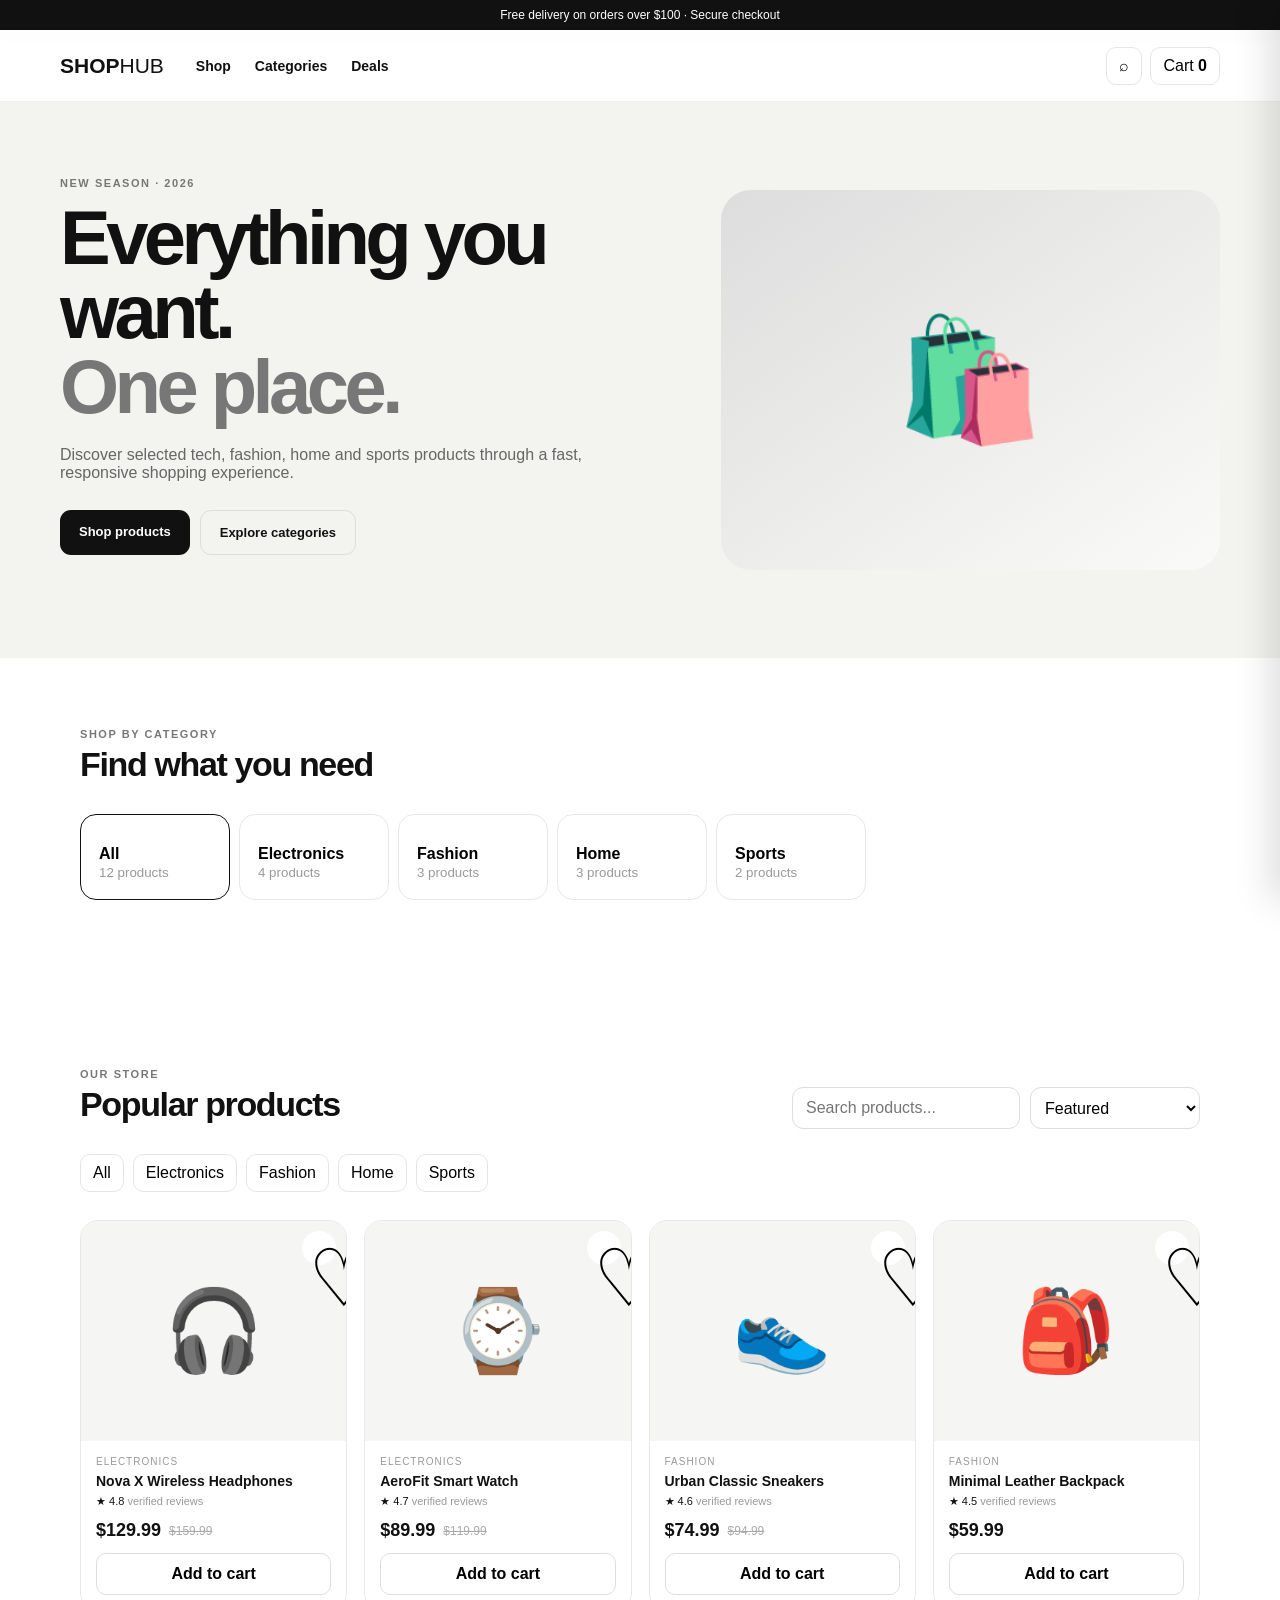
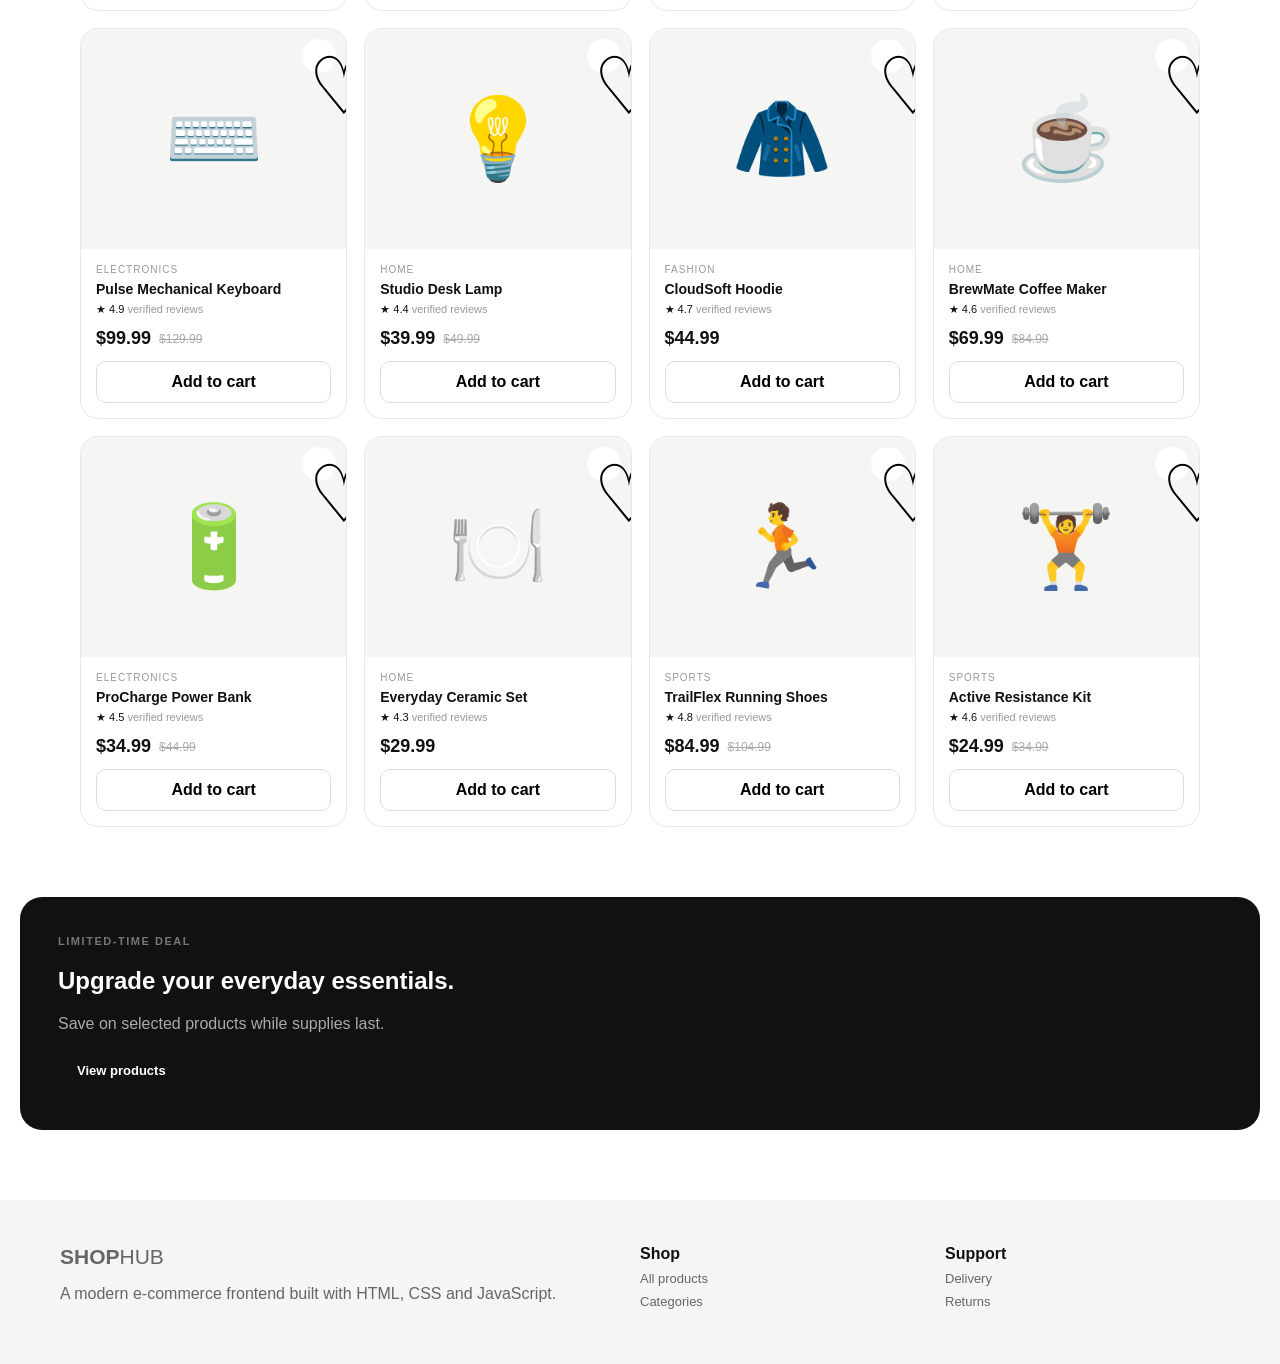
==== index.html @ a65ed087 "Build professional e-commerce storefront" ====
<!doctype html>
<html lang="en"><head><meta charset="UTF-8"><meta name="viewport" content="width=device-width,initial-scale=1"><meta name="description" content="ShopHub modern e-commerce storefront"><title>ShopHub — E-commerce Website</title><style>
*{box-sizing:border-box}body{margin:0;font-family:Inter,Arial,sans-serif;color:#111;background:#fff}a{text-decoration:none;color:inherit}button,input,select{font:inherit}.top{background:#111;color:#fff;text-align:center;padding:8px;font-size:12px}.nav{height:72px;border-bottom:1px solid #eee;display:flex;align-items:center;gap:32px;padding:0 max(20px,calc((100% - 1160px)/2));position:sticky;top:0;background:#fffc;backdrop-filter:blur(12px);z-index:5}.logo{font-size:21px;font-weight:800}.logo span{font-weight:400}nav{display:flex;gap:24px;font-size:14px;font-weight:600}.actions{margin-left:auto;display:flex;gap:8px}.actions button,.chip{border:1px solid #e5e5e5;background:#fff;border-radius:10px;padding:9px 12px;cursor:pointer}.actions button:hover,.chip:hover{background:#111;color:#fff}.hero{background:#f3f3f0;padding:75px max(20px,calc((100% - 1160px)/2));display:grid;grid-template-columns:1.1fr .9fr;gap:50px;align-items:center}.eyebrow{font-size:11px;font-weight:800;letter-spacing:.14em;color:#777}.hero h1{font-size:clamp(45px,6vw,76px);line-height:.98;letter-spacing:-.06em;margin:12px 0 22px}.hero h1 span{color:#777}.hero p{color:#666;max-width:580px}.buttons{display:flex;gap:10px;margin:28px 0}.primary,.secondary{display:inline-block;padding:14px 19px;border-radius:11px;font-weight:700;font-size:13px}.primary{background:#111;color:#fff}.secondary{border:1px solid #ddd}.hero-card{min-height:380px;border-radius:30px;background:linear-gradient(145deg,#ddd,#fafaf8);display:grid;place-items:center;text-align:center}.hero-card div{font-size:120px}.wrap{max-width:1160px;margin:auto;padding:70px 20px}.heading{display:flex;justify-content:space-between;align-items:end;margin-bottom:25px}.heading h2{font-size:34px;letter-spacing:-.04em;margin:5px 0}.categories,.filters{display:flex;gap:9px;overflow:auto;margin-bottom:28px}.category{min-width:150px;text-align:left;padding:18px;border:1px solid #e7e7e7;border-radius:16px;background:#fff;cursor:pointer}.category.active{border-color:#111}.category b{display:block;margin-top:12px}.category small{color:#999}.toolbar{display:flex;gap:10px}.search{border:1px solid #ddd;border-radius:11px;padding:11px 13px;min-width:220px;outline:0}.sort{border:1px solid #ddd;border-radius:11px;padding:0 10px;background:#fff}.products{display:grid;grid-template-columns:repeat(4,1fr);gap:17px}.card{border:1px solid #e8e8e8;border-radius:18px;overflow:hidden;transition:.2s}.card:hover{transform:translateY(-3px);box-shadow:0 15px 35px #0000000d}.visual{height:220px;background:#f5f5f3;display:grid;place-items:center;font-size:80px;position:relative}.visual button{position:absolute;right:10px;top:10px;border:0;background:#fff;border-radius:50%;width:34px;height:34px;cursor:pointer}.info{padding:15px}.cat{font-size:10px;color:#999;text-transform:uppercase;letter-spacing:.1em}.info h3{font-size:14px;margin:6px 0}.rating{font-size:11px}.rating span{color:#999}.price{display:flex;gap:8px;align-items:center;margin:12px 0}.price strong{font-size:18px}.price del{color:#aaa;font-size:12px}.add{width:100%;padding:11px;border:1px solid #ddd;background:#fff;border-radius:10px;font-weight:700;cursor:pointer}.add:hover{background:#111;color:#fff}.deal{background:#111;color:#fff;border-radius:22px;padding:38px;margin:0 20px 70px}.deal p{color:#aaa}.drawer{position:fixed;right:-440px;top:0;width:min(440px,100%);height:100%;background:#fff;z-index:10;transition:.3s;display:flex;flex-direction:column;box-shadow:-10px 0 35px #0002}.drawer.open{right:0}.drawer header{padding:22px;border-bottom:1px solid #eee;display:flex;justify-content:space-between}.close{border:0;background:none;font-size:28px;cursor:pointer}.items{padding:20px;overflow:auto;flex:1}.item{display:flex;gap:12px;padding:13px 0;border-bottom:1px solid #eee}.thumb{width:65px;height:65px;background:#f3f3f1;border-radius:10px;display:grid;place-items:center;font-size:30px}.item small{display:block;color:#777}.qty{margin-top:7px;display:flex;gap:7px;align-items:center}.qty button{border:1px solid #ddd;background:#fff;border-radius:6px;width:26px;height:26px}.foot{padding:20px;border-top:1px solid #eee}.foot .primary{border:0;width:100%;cursor:pointer}.overlay{display:none;position:fixed;inset:0;background:#0006;z-index:9}.overlay.show{display:block}footer{background:#f5f5f3;padding:45px 20px;color:#666}footer .footgrid{max-width:1160px;margin:auto;display:grid;grid-template-columns:2fr 1fr 1fr;gap:30px}footer strong{color:#111}footer a{display:block;margin-top:8px;font-size:13px}.empty{text-align:center;padding:50px;color:#777}
@media(max-width:900px){.products{grid-template-columns:repeat(3,1fr)}.hero{grid-template-columns:1fr}.hero-card{min-height:280px}}@media(max-width:650px){nav{display:none}.nav{padding:0 14px}.hero{padding:55px 20px}.products{grid-template-columns:repeat(2,1fr);gap:10px}.visual{height:175px}.toolbar{flex-direction:column}.search,.sort{height:43px}.heading{display:block}.hero h1{font-size:48px}footer .footgrid{grid-template-columns:1fr 1fr}.category{min-width:135px}}
</style></head><body>
<div class="top">Free delivery on orders over $100 · Secure checkout</div>
<header class="nav"><a class="logo" href="#">SHOP<span>HUB</span></a><nav><a href="#shop">Shop</a><a href="#categories">Categories</a><a href="#deals">Deals</a></nav><div class="actions"><button id="searchBtn">⌕</button><button id="cartBtn">Cart <b id="count">0</b></button></div></header>
<section class="hero"><div><div class="eyebrow">NEW SEASON · 2026</div><h1>Everything you want.<br><span>One place.</span></h1><p>Discover selected tech, fashion, home and sports products through a fast, responsive shopping experience.</p><div class="buttons"><a class="primary" href="#shop">Shop products</a><a class="secondary" href="#categories">Explore categories</a></div></div><div class="hero-card"><div>🛍️</div></div></section>
<section class="wrap" id="categories"><div class="heading"><div><div class="eyebrow">SHOP BY CATEGORY</div><h2>Find what you need</h2></div></div><div class="categories" id="cats"></div></section>
<section class="wrap" id="shop"><div class="heading"><div><div class="eyebrow">OUR STORE</div><h2>Popular products</h2></div><div class="toolbar"><input class="search" id="search" placeholder="Search products..."><select class="sort" id="sort"><option value="featured">Featured</option><option value="low">Price: Low to high</option><option value="high">Price: High to low</option><option value="rating">Top rated</option></select></div></div><div class="filters" id="filters"></div><div class="products" id="products"></div></section>
<section class="deal" id="deals"><div class="eyebrow">LIMITED-TIME DEAL</div><h2>Upgrade your everyday essentials.</h2><p>Save on selected products while supplies last.</p><a class="primary" href="#shop">View products</a></section>
<div class="overlay" id="overlay"></div><aside class="drawer" id="drawer"><header><div><div class="eyebrow">YOUR ORDER</div><h2>Shopping cart</h2></div><button class="close" id="close">×</button></header><div class="items" id="items"></div><div class="foot"><div style="display:flex;justify-content:space-between"><span>Subtotal</span><strong id="total">$0.00</strong></div><p style="font-size:11px;color:#999">Shipping and taxes calculated at checkout.</p><button class="primary" id="checkout">Continue to checkout</button></div></aside>
<footer><div class="footgrid"><div><div class="logo">SHOP<span>HUB</span></div><p>A modern e-commerce frontend built with HTML, CSS and JavaScript.</p></div><div><strong>Shop</strong><a href="#shop">All products</a><a href="#categories">Categories</a></div><div><strong>Support</strong><a href="#">Delivery</a><a href="#">Returns</a></div></div></footer>
<script>
const products=[
{id:1,n:"Nova X Wireless Headphones",c:"Electronics",p:129.99,o:159.99,r:4.8,e:"🎧"},
{id:2,n:"AeroFit Smart Watch",c:"Electronics",p:89.99,o:119.99,r:4.7,e:"⌚"},
{id:3,n:"Urban Classic Sneakers",c:"Fashion",p:74.99,o:94.99,r:4.6,e:"👟"},
{id:4,n:"Minimal Leather Backpack",c:"Fashion",p:59.99,o:null,r:4.5,e:"🎒"},
{id:5,n:"Pulse Mechanical Keyboard",c:"Electronics",p:99.99,o:129.99,r:4.9,e:"⌨️"},
{id:6,n:"Studio Desk Lamp",c:"Home",p:39.99,o:49.99,r:4.4,e:"💡"},
{id:7,n:"CloudSoft Hoodie",c:"Fashion",p:44.99,o:null,r:4.7,e:"🧥"},
{id:8,n:"BrewMate Coffee Maker",c:"Home",p:69.99,o:84.99,r:4.6,e:"☕"},
{id:9,n:"ProCharge Power Bank",c:"Electronics",p:34.99,o:44.99,r:4.5,e:"🔋"},
{id:10,n:"Everyday Ceramic Set",c:"Home",p:29.99,o:null,r:4.3,e:"🍽️"},
{id:11,n:"TrailFlex Running Shoes",c:"Sports",p:84.99,o:104.99,r:4.8,e:"🏃"},
{id:12,n:"Active Resistance Kit",c:"Sports",p:24.99,o:34.99,r:4.6,e:"🏋️"}];
let cat="All",q="",sort="featured",cart=JSON.parse(localStorage.cart||"[]");
const $=s=>document.querySelector(s),money=n=>"$"+n.toFixed(2);
function renderCats(){let cs=["All",...new Set(products.map(p=>p.c))];$("#cats").innerHTML=cs.map(x=>`<button class="category ${cat===x?"active":""}" data-cat="${x}"><b>${x}</b><small>${x==="All"?products.length:products.filter(p=>p.c===x).length} products</small></button>`).join("");$("#filters").innerHTML=cs.map(x=>`<button class="chip ${cat===x?"active":""}" data-cat="${x}">${x}</button>`).join("")}
function list(){let a=products.filter(p=>(cat==="All"||p.c===cat)&&p.n.toLowerCase().includes(q.toLowerCase()));if(sort==="low")a.sort((x,y)=>x.p-y.p);if(sort==="high")a.sort((x,y)=>y.p-x.p);if(sort==="rating")a.sort((x,y)=>y.r-x.r);return a}
function render(){let a=list();$("#products").innerHTML=a.length?a.map(p=>`<article class="card"><div class="visual">${p.e}<button data-add="${p.id}">♡</button></div><div class="info"><div class="cat">${p.c}</div><h3>${p.n}</h3><div class="rating">★ ${p.r} <span>verified reviews</span></div><div class="price"><strong>${money(p.p)}</strong>${p.o?"<del>"+money(p.o)+"</del>":""}</div><button class="add" data-add="${p.id}">Add to cart</button></div></article>`).join(""):`<div class="empty">No products match your search.</div>`;renderCart()}
function renderCart(){let count=cart.reduce((s,x)=>s+x.qty,0);$("#count").textContent=count;$("#items").innerHTML=cart.length?cart.map(x=>{let p=products.find(y=>y.id===x.id);return `<div class="item"><div class="thumb">${p.e}</div><div><b>${p.n}</b><small>${money(p.p)}</small><div class="qty"><button data-q="${p.id}" data-d="-1">−</button><b>${x.qty}</b><button data-q="${p.id}" data-d="1">+</button><button data-r="${p.id}" style="border:0;background:none;color:#888">Remove</button></div></div></div>`}).join(""):`<div class="empty">🛒<h3>Your cart is empty</h3><p>Add products to start your order.</p></div>`;$("#total").textContent=money(cart.reduce((s,x)=>{let p=products.find(y=>y.id===x.id);return s+p.p*x.qty},0));localStorage.cart=JSON.stringify(cart)}
document.addEventListener("click",e=>{let c=e.target.closest("[data-cat]");if(c){cat=c.dataset.cat;renderCats();render()}let a=e.target.closest("[data-add]");if(a){let id=+a.dataset.add,x=cart.find(i=>i.id===id);x?x.qty++:cart.push({id,qty:1});renderCart();open()}let b=e.target.closest("[data-q]");if(b){let x=cart.find(i=>i.id===+b.dataset.q);x.qty+=+b.dataset.d;if(x.qty<1)cart=cart.filter(i=>i.id!==x.id);renderCart()}let r=e.target.closest("[data-r]");if(r){cart=cart.filter(i=>i.id!==+r.dataset.r);renderCart()}});
$("#search").oninput=e=>{q=e.target.value;render()};$("#sort").onchange=e=>{sort=e.target.value;render()};function open(){$("#drawer").classList.add("open");$("#overlay").classList.add("show")}function close(){$("#drawer").classList.remove("open");$("#overlay").classList.remove("show")}$("#cartBtn").onclick=open;$("#close").onclick=close;$("#overlay").onclick=close;$("#searchBtn").onclick=()=>{$("#search").focus();$("#shop").scrollIntoView({behavior:"smooth"})};$("#checkout").onclick=()=>alert(cart.length?"Checkout module coming next — your cart is working and saved.":"Your cart is empty.");renderCats();render();
</script></body></html>
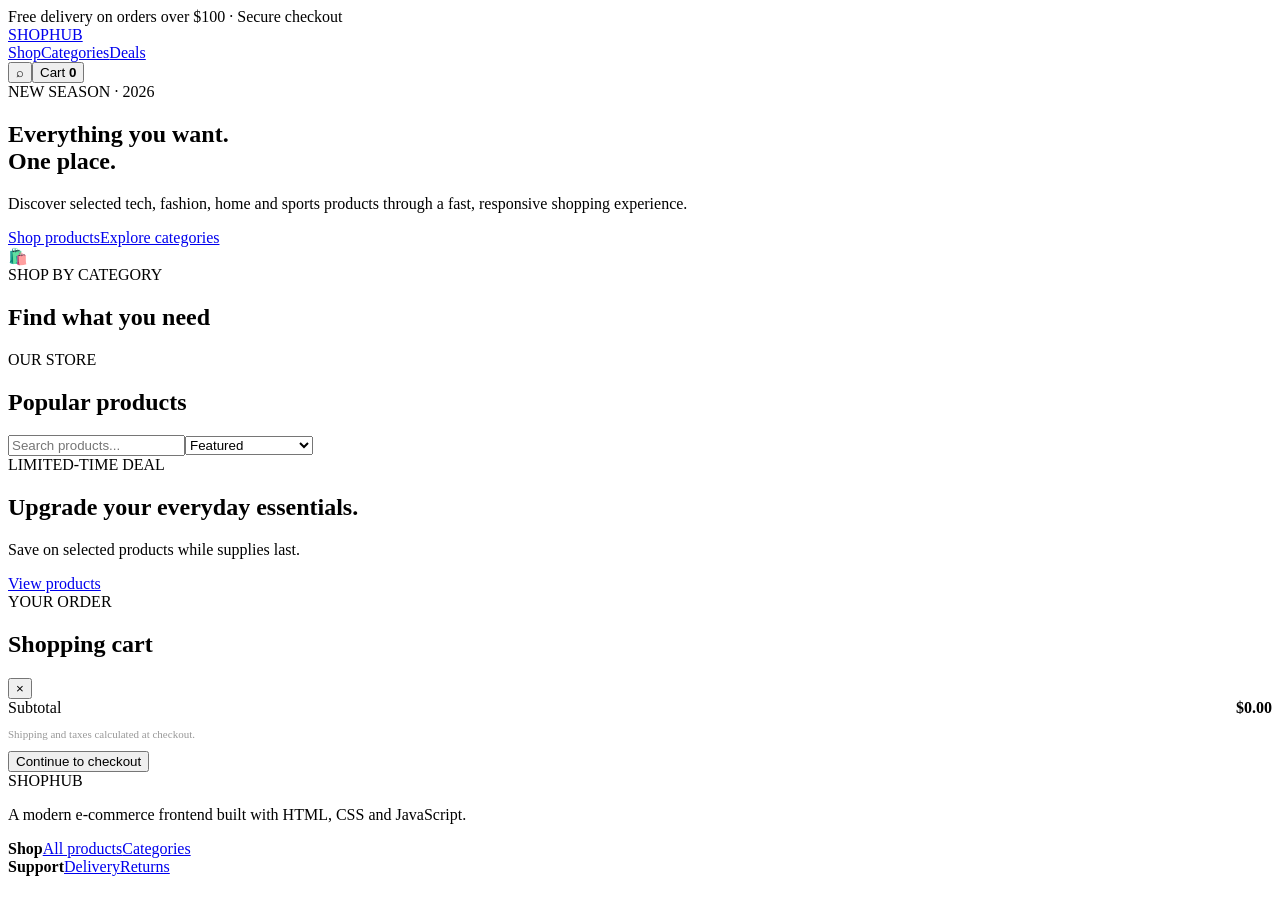
==== commit 50b519d1: "Separate HTML CSS and JavaScript for junior frontend demo" ====
--- a/index.html
+++ b/index.html
@@ -1,8 +1,5 @@
 <!doctype html>
-<html lang="en"><head><meta charset="UTF-8"><meta name="viewport" content="width=device-width,initial-scale=1"><meta name="description" content="ShopHub modern e-commerce storefront"><title>ShopHub — E-commerce Website</title><style>
-*{box-sizing:border-box}body{margin:0;font-family:Inter,Arial,sans-serif;color:#111;background:#fff}a{text-decoration:none;color:inherit}button,input,select{font:inherit}.top{background:#111;color:#fff;text-align:center;padding:8px;font-size:12px}.nav{height:72px;border-bottom:1px solid #eee;display:flex;align-items:center;gap:32px;padding:0 max(20px,calc((100% - 1160px)/2));position:sticky;top:0;background:#fffc;backdrop-filter:blur(12px);z-index:5}.logo{font-size:21px;font-weight:800}.logo span{font-weight:400}nav{display:flex;gap:24px;font-size:14px;font-weight:600}.actions{margin-left:auto;display:flex;gap:8px}.actions button,.chip{border:1px solid #e5e5e5;background:#fff;border-radius:10px;padding:9px 12px;cursor:pointer}.actions button:hover,.chip:hover{background:#111;color:#fff}.hero{background:#f3f3f0;padding:75px max(20px,calc((100% - 1160px)/2));display:grid;grid-template-columns:1.1fr .9fr;gap:50px;align-items:center}.eyebrow{font-size:11px;font-weight:800;letter-spacing:.14em;color:#777}.hero h1{font-size:clamp(45px,6vw,76px);line-height:.98;letter-spacing:-.06em;margin:12px 0 22px}.hero h1 span{color:#777}.hero p{color:#666;max-width:580px}.buttons{display:flex;gap:10px;margin:28px 0}.primary,.secondary{display:inline-block;padding:14px 19px;border-radius:11px;font-weight:700;font-size:13px}.primary{background:#111;color:#fff}.secondary{border:1px solid #ddd}.hero-card{min-height:380px;border-radius:30px;background:linear-gradient(145deg,#ddd,#fafaf8);display:grid;place-items:center;text-align:center}.hero-card div{font-size:120px}.wrap{max-width:1160px;margin:auto;padding:70px 20px}.heading{display:flex;justify-content:space-between;align-items:end;margin-bottom:25px}.heading h2{font-size:34px;letter-spacing:-.04em;margin:5px 0}.categories,.filters{display:flex;gap:9px;overflow:auto;margin-bottom:28px}.category{min-width:150px;text-align:left;padding:18px;border:1px solid #e7e7e7;border-radius:16px;background:#fff;cursor:pointer}.category.active{border-color:#111}.category b{display:block;margin-top:12px}.category small{color:#999}.toolbar{display:flex;gap:10px}.search{border:1px solid #ddd;border-radius:11px;padding:11px 13px;min-width:220px;outline:0}.sort{border:1px solid #ddd;border-radius:11px;padding:0 10px;background:#fff}.products{display:grid;grid-template-columns:repeat(4,1fr);gap:17px}.card{border:1px solid #e8e8e8;border-radius:18px;overflow:hidden;transition:.2s}.card:hover{transform:translateY(-3px);box-shadow:0 15px 35px #0000000d}.visual{height:220px;background:#f5f5f3;display:grid;place-items:center;font-size:80px;position:relative}.visual button{position:absolute;right:10px;top:10px;border:0;background:#fff;border-radius:50%;width:34px;height:34px;cursor:pointer}.info{padding:15px}.cat{font-size:10px;color:#999;text-transform:uppercase;letter-spacing:.1em}.info h3{font-size:14px;margin:6px 0}.rating{font-size:11px}.rating span{color:#999}.price{display:flex;gap:8px;align-items:center;margin:12px 0}.price strong{font-size:18px}.price del{color:#aaa;font-size:12px}.add{width:100%;padding:11px;border:1px solid #ddd;background:#fff;border-radius:10px;font-weight:700;cursor:pointer}.add:hover{background:#111;color:#fff}.deal{background:#111;color:#fff;border-radius:22px;padding:38px;margin:0 20px 70px}.deal p{color:#aaa}.drawer{position:fixed;right:-440px;top:0;width:min(440px,100%);height:100%;background:#fff;z-index:10;transition:.3s;display:flex;flex-direction:column;box-shadow:-10px 0 35px #0002}.drawer.open{right:0}.drawer header{padding:22px;border-bottom:1px solid #eee;display:flex;justify-content:space-between}.close{border:0;background:none;font-size:28px;cursor:pointer}.items{padding:20px;overflow:auto;flex:1}.item{display:flex;gap:12px;padding:13px 0;border-bottom:1px solid #eee}.thumb{width:65px;height:65px;background:#f3f3f1;border-radius:10px;display:grid;place-items:center;font-size:30px}.item small{display:block;color:#777}.qty{margin-top:7px;display:flex;gap:7px;align-items:center}.qty button{border:1px solid #ddd;background:#fff;border-radius:6px;width:26px;height:26px}.foot{padding:20px;border-top:1px solid #eee}.foot .primary{border:0;width:100%;cursor:pointer}.overlay{display:none;position:fixed;inset:0;background:#0006;z-index:9}.overlay.show{display:block}footer{background:#f5f5f3;padding:45px 20px;color:#666}footer .footgrid{max-width:1160px;margin:auto;display:grid;grid-template-columns:2fr 1fr 1fr;gap:30px}footer strong{color:#111}footer a{display:block;margin-top:8px;font-size:13px}.empty{text-align:center;padding:50px;color:#777}
-@media(max-width:900px){.products{grid-template-columns:repeat(3,1fr)}.hero{grid-template-columns:1fr}.hero-card{min-height:280px}}@media(max-width:650px){nav{display:none}.nav{padding:0 14px}.hero{padding:55px 20px}.products{grid-template-columns:repeat(2,1fr);gap:10px}.visual{height:175px}.toolbar{flex-direction:column}.search,.sort{height:43px}.heading{display:block}.hero h1{font-size:48px}footer .footgrid{grid-template-columns:1fr 1fr}.category{min-width:135px}}
-</style></head><body>
+<html lang="en"><head><meta charset="UTF-8"><meta name="viewport" content="width=device-width,initial-scale=1"><meta name="description" content="ShopHub modern e-commerce storefront"><title>ShopHub — E-commerce Website</title><link rel="stylesheet" href="style.css"></head><body>
 <div class="top">Free delivery on orders over $100 · Secure checkout</div>
 <header class="nav"><a class="logo" href="#">SHOP<span>HUB</span></a><nav><a href="#shop">Shop</a><a href="#categories">Categories</a><a href="#deals">Deals</a></nav><div class="actions"><button id="searchBtn">⌕</button><button id="cartBtn">Cart <b id="count">0</b></button></div></header>
 <section class="hero"><div><div class="eyebrow">NEW SEASON · 2026</div><h1>Everything you want.<br><span>One place.</span></h1><p>Discover selected tech, fashion, home and sports products through a fast, responsive shopping experience.</p><div class="buttons"><a class="primary" href="#shop">Shop products</a><a class="secondary" href="#categories">Explore categories</a></div></div><div class="hero-card"><div>🛍️</div></div></section>
@@ -11,26 +8,4 @@
 <section class="deal" id="deals"><div class="eyebrow">LIMITED-TIME DEAL</div><h2>Upgrade your everyday essentials.</h2><p>Save on selected products while supplies last.</p><a class="primary" href="#shop">View products</a></section>
 <div class="overlay" id="overlay"></div><aside class="drawer" id="drawer"><header><div><div class="eyebrow">YOUR ORDER</div><h2>Shopping cart</h2></div><button class="close" id="close">×</button></header><div class="items" id="items"></div><div class="foot"><div style="display:flex;justify-content:space-between"><span>Subtotal</span><strong id="total">$0.00</strong></div><p style="font-size:11px;color:#999">Shipping and taxes calculated at checkout.</p><button class="primary" id="checkout">Continue to checkout</button></div></aside>
 <footer><div class="footgrid"><div><div class="logo">SHOP<span>HUB</span></div><p>A modern e-commerce frontend built with HTML, CSS and JavaScript.</p></div><div><strong>Shop</strong><a href="#shop">All products</a><a href="#categories">Categories</a></div><div><strong>Support</strong><a href="#">Delivery</a><a href="#">Returns</a></div></div></footer>
-<script>
-const products=[
-{id:1,n:"Nova X Wireless Headphones",c:"Electronics",p:129.99,o:159.99,r:4.8,e:"🎧"},
-{id:2,n:"AeroFit Smart Watch",c:"Electronics",p:89.99,o:119.99,r:4.7,e:"⌚"},
-{id:3,n:"Urban Classic Sneakers",c:"Fashion",p:74.99,o:94.99,r:4.6,e:"👟"},
-{id:4,n:"Minimal Leather Backpack",c:"Fashion",p:59.99,o:null,r:4.5,e:"🎒"},
-{id:5,n:"Pulse Mechanical Keyboard",c:"Electronics",p:99.99,o:129.99,r:4.9,e:"⌨️"},
-{id:6,n:"Studio Desk Lamp",c:"Home",p:39.99,o:49.99,r:4.4,e:"💡"},
-{id:7,n:"CloudSoft Hoodie",c:"Fashion",p:44.99,o:null,r:4.7,e:"🧥"},
-{id:8,n:"BrewMate Coffee Maker",c:"Home",p:69.99,o:84.99,r:4.6,e:"☕"},
-{id:9,n:"ProCharge Power Bank",c:"Electronics",p:34.99,o:44.99,r:4.5,e:"🔋"},
-{id:10,n:"Everyday Ceramic Set",c:"Home",p:29.99,o:null,r:4.3,e:"🍽️"},
-{id:11,n:"TrailFlex Running Shoes",c:"Sports",p:84.99,o:104.99,r:4.8,e:"🏃"},
-{id:12,n:"Active Resistance Kit",c:"Sports",p:24.99,o:34.99,r:4.6,e:"🏋️"}];
-let cat="All",q="",sort="featured",cart=JSON.parse(localStorage.cart||"[]");
-const $=s=>document.querySelector(s),money=n=>"$"+n.toFixed(2);
-function renderCats(){let cs=["All",...new Set(products.map(p=>p.c))];$("#cats").innerHTML=cs.map(x=>`<button class="category ${cat===x?"active":""}" data-cat="${x}"><b>${x}</b><small>${x==="All"?products.length:products.filter(p=>p.c===x).length} products</small></button>`).join("");$("#filters").innerHTML=cs.map(x=>`<button class="chip ${cat===x?"active":""}" data-cat="${x}">${x}</button>`).join("")}
-function list(){let a=products.filter(p=>(cat==="All"||p.c===cat)&&p.n.toLowerCase().includes(q.toLowerCase()));if(sort==="low")a.sort((x,y)=>x.p-y.p);if(sort==="high")a.sort((x,y)=>y.p-x.p);if(sort==="rating")a.sort((x,y)=>y.r-x.r);return a}
-function render(){let a=list();$("#products").innerHTML=a.length?a.map(p=>`<article class="card"><div class="visual">${p.e}<button data-add="${p.id}">♡</button></div><div class="info"><div class="cat">${p.c}</div><h3>${p.n}</h3><div class="rating">★ ${p.r} <span>verified reviews</span></div><div class="price"><strong>${money(p.p)}</strong>${p.o?"<del>"+money(p.o)+"</del>":""}</div><button class="add" data-add="${p.id}">Add to cart</button></div></article>`).join(""):`<div class="empty">No products match your search.</div>`;renderCart()}
-function renderCart(){let count=cart.reduce((s,x)=>s+x.qty,0);$("#count").textContent=count;$("#items").innerHTML=cart.length?cart.map(x=>{let p=products.find(y=>y.id===x.id);return `<div class="item"><div class="thumb">${p.e}</div><div><b>${p.n}</b><small>${money(p.p)}</small><div class="qty"><button data-q="${p.id}" data-d="-1">−</button><b>${x.qty}</b><button data-q="${p.id}" data-d="1">+</button><button data-r="${p.id}" style="border:0;background:none;color:#888">Remove</button></div></div></div>`}).join(""):`<div class="empty">🛒<h3>Your cart is empty</h3><p>Add products to start your order.</p></div>`;$("#total").textContent=money(cart.reduce((s,x)=>{let p=products.find(y=>y.id===x.id);return s+p.p*x.qty},0));localStorage.cart=JSON.stringify(cart)}
-document.addEventListener("click",e=>{let c=e.target.closest("[data-cat]");if(c){cat=c.dataset.cat;renderCats();render()}let a=e.target.closest("[data-add]");if(a){let id=+a.dataset.add,x=cart.find(i=>i.id===id);x?x.qty++:cart.push({id,qty:1});renderCart();open()}let b=e.target.closest("[data-q]");if(b){let x=cart.find(i=>i.id===+b.dataset.q);x.qty+=+b.dataset.d;if(x.qty<1)cart=cart.filter(i=>i.id!==x.id);renderCart()}let r=e.target.closest("[data-r]");if(r){cart=cart.filter(i=>i.id!==+r.dataset.r);renderCart()}});
-$("#search").oninput=e=>{q=e.target.value;render()};$("#sort").onchange=e=>{sort=e.target.value;render()};function open(){$("#drawer").classList.add("open");$("#overlay").classList.add("show")}function close(){$("#drawer").classList.remove("open");$("#overlay").classList.remove("show")}$("#cartBtn").onclick=open;$("#close").onclick=close;$("#overlay").onclick=close;$("#searchBtn").onclick=()=>{$("#search").focus();$("#shop").scrollIntoView({behavior:"smooth"})};$("#checkout").onclick=()=>alert(cart.length?"Checkout module coming next — your cart is working and saved.":"Your cart is empty.");renderCats();render();
-</script></body></html>+<script src="script.js" defer></script></body></html>
